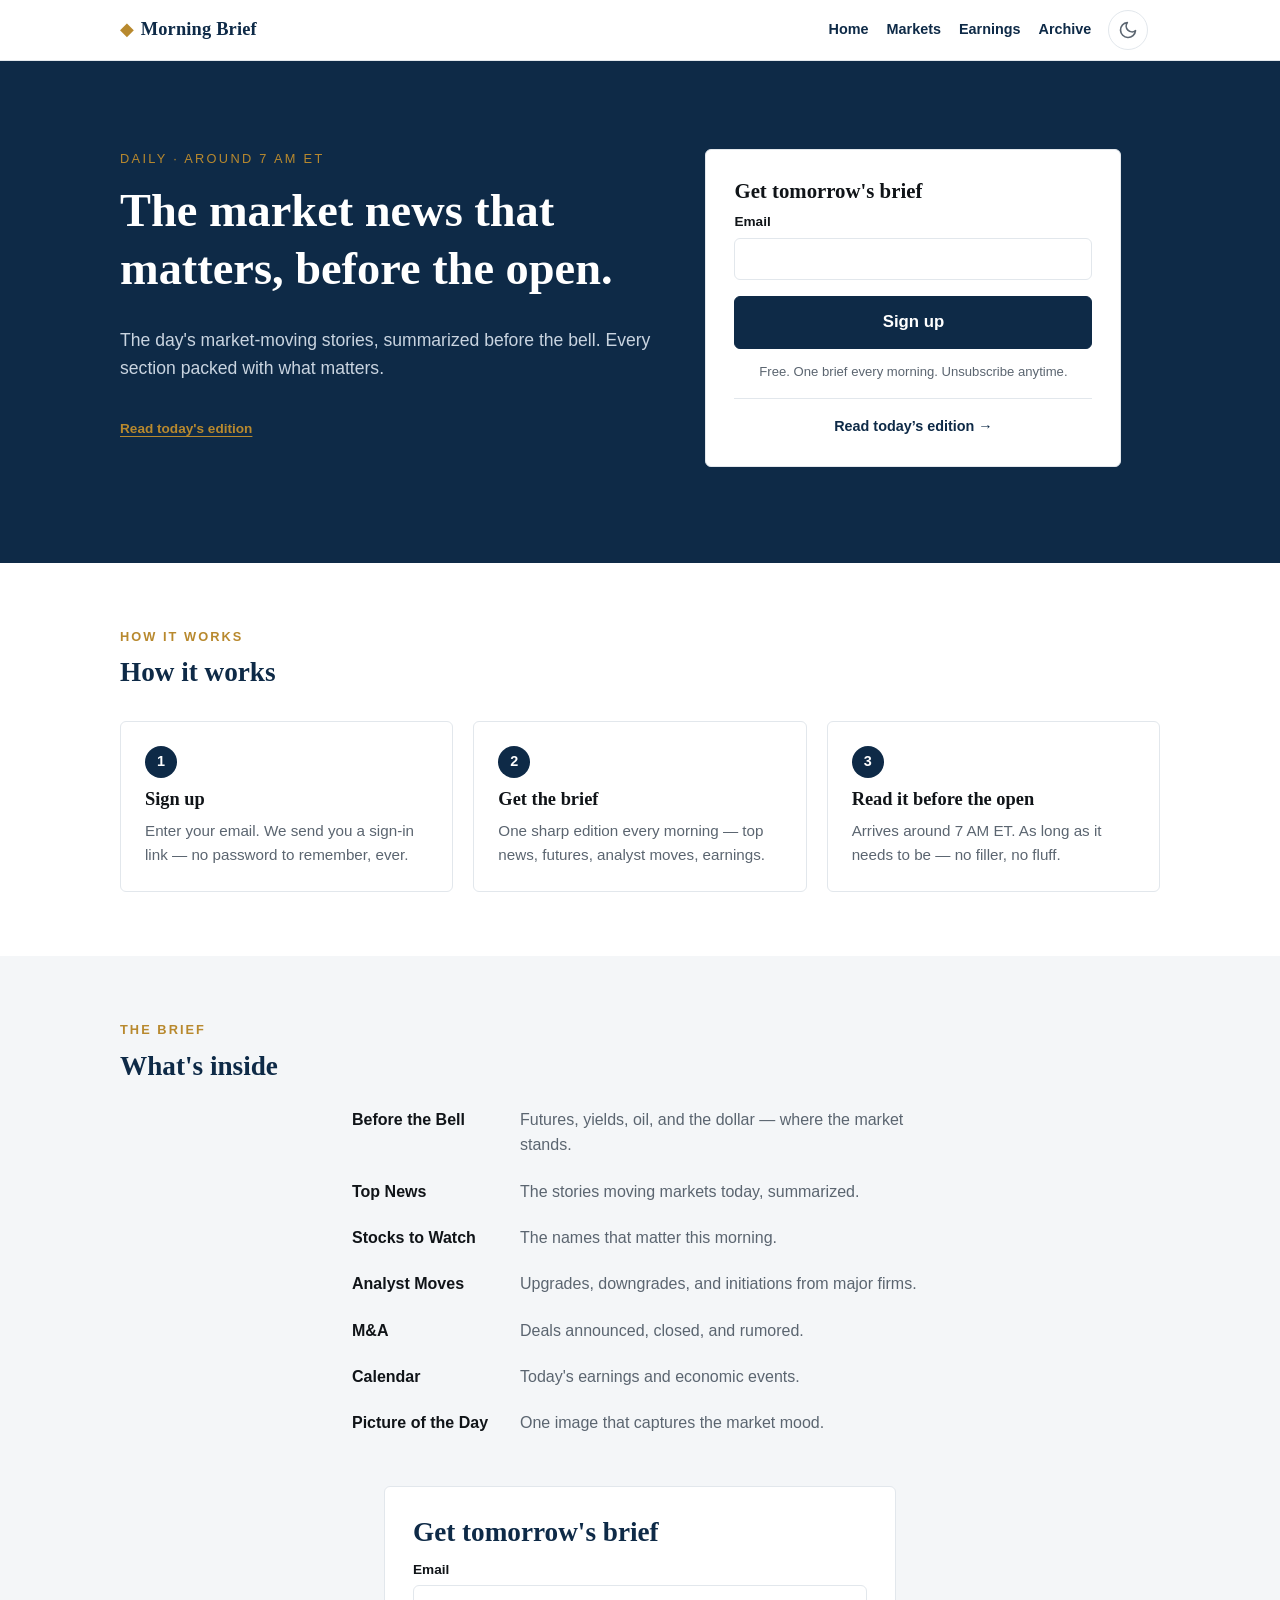
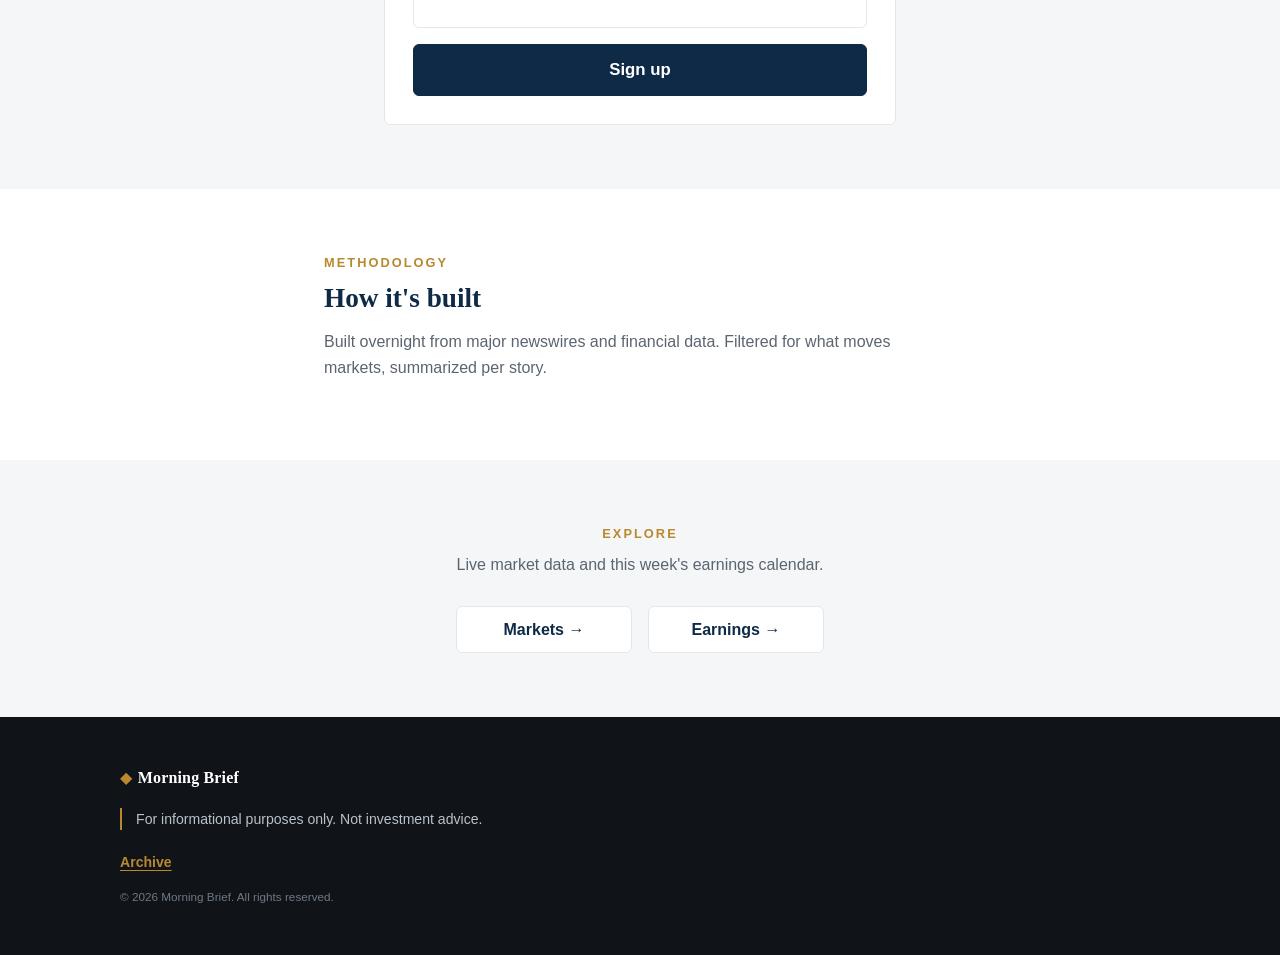
==== index.html @ 2359bd9a "Clean rebuild: step-based pipeline, LSEG-style prompts, no personalization" ====
<!DOCTYPE html>
<html lang="en">
<head>
    <link rel="icon" type="image/x-icon" href="/assets/img/favicon.ico">
    <link rel="icon" type="image/png" sizes="32x32" href="/assets/img/favicon-32.png">
    <link rel="apple-touch-icon" href="/assets/img/favicon-180.png">
    <meta property="og:type" content="website">
    <meta property="og:site_name" content="Morning Brief">
    <meta property="og:title" content="Morning Brief — The market news that matters, before the open.">
    <meta property="og:description" content="A sharp, free daily market briefing. Indices, yields, commodities, earnings — no filler.">
    <meta property="og:image" content="https://morningbrief.link/assets/img/og-image.jpg">
    <meta property="og:image:width" content="2192">
    <meta property="og:image:height" content="1152">
    <meta name="twitter:card" content="summary_large_image">
    <meta name="twitter:title" content="Morning Brief — The market news that matters, before the open.">
    <meta name="twitter:description" content="A sharp, free daily market briefing. Indices, yields, commodities, earnings — no filler.">
    <meta name="twitter:image" content="https://morningbrief.link/assets/img/og-image.jpg">
  <meta charset="utf-8">
  <meta name="viewport" content="width=device-width, initial-scale=1">
  <link rel="icon" href="data:,">
  <title>Morning Brief — The market, briefed every morning</title>
  <meta name="description" content="A sharp morning news brief for investors. Top stories, futures, analyst moves, earnings — summarized before the open.">
  <script>
    // Set the theme before first paint (avoids a light/dark flash).
    // Saved choice wins; otherwise the OS preference; otherwise light.
    (function () {
      try {
        var t = localStorage.getItem("mb_theme");
        if (t !== "light" && t !== "dark") {
          t =
            window.matchMedia &&
            window.matchMedia("(prefers-color-scheme: dark)").matches
              ? "dark"
              : "light";
        }
        document.documentElement.setAttribute("data-theme", t);
      } catch (e) {
        document.documentElement.setAttribute("data-theme", "light");
      }
    })();
  </script>
  <link rel="stylesheet" href="/assets/css/main.css">
</head>
<body>

  <header class="topbar">
    <div class="wrap topbar-inner">
      <a class="wordmark" href="/"><span class="wordmark-gold">&#9670;</span>Morning Brief</a>
      <button class="nav-toggle" id="nav-toggle" type="button" aria-label="Open menu" aria-expanded="false">
        <span></span><span></span><span></span>
      </button>
      <nav class="topbar-nav" id="topbar-nav">
        <a href="/" class="nav-cta">Home</a>
        <a href="/markets.html" class="nav-cta">Markets</a>
        <a href="/earnings.html" class="nav-cta">Earnings</a>
        <a href="/archive.html" class="nav-cta">Archive</a>
        <a href="/profile.html" class="nav-cta">Profile</a>
        <button class="theme-toggle" id="theme-toggle" type="button" aria-label="Toggle dark mode"></button>
      </nav>
    </div>
  </header>
  <div class="nav-scrim" id="nav-scrim"></div>

  <main>
    <!-- Hero -->
    <section class="hero">
      <div class="wrap">
        <div id="bad-link-alert" class="alert alert-error" style="display:none; margin-top:0; margin-bottom:2rem;" role="alert"></div>
        <div class="hero-grid">
          <div>
            <p class="eyebrow">Daily &middot; Around 7 AM ET</p>
            <h1>The market news that matters, before the open.</h1>
            <p class="lede">
              The day's market-moving stories, summarized before the bell. Every section packed with what matters.
            </p>
            <p class="signup-note"><a class="sample-link" href="/archive.html">Read today's edition</a></p>
          </div>
          <div>
            <div class="signup-card" id="signup-card">
              <h2>Get tomorrow's brief</h2>
              <div id="signup-error" class="form-error" role="alert"></div>
              <form id="signup-form" novalidate>
                <div class="field">
                  <label for="email">Email</label>
                  <input class="input" type="email" id="email" name="email"
                         autocomplete="email" inputmode="email" required>
                </div>
                <button class="btn signup-cta" type="submit" id="signup-btn">Sign up</button>
              </form>
              <div id="signup-success" class="form-success" role="status"></div>
              <p class="friction">Free. One brief every morning. Unsubscribe anytime.</p>
              <p class="archive-cta"><a href="/archive.html">Read today&rsquo;s edition &rarr;</a></p>
            </div>
          </div>
        </div>
      </div>
    </section>

    <!-- Market snapshot -->
    <div class="market-strip" id="market-strip" style="display:none;">
      <div class="wrap">
        <div class="market-items" id="market-items"></div>
      </div>
    </div>

    <!-- How it works -->
    <section class="section" id="how-it-works">
      <div class="wrap">
        <p class="kicker">How It Works</p>
        <h2>How it works</h2>
        <div class="steps">
          <div class="step">
            <span class="step-num">1</span>
            <h3>Sign up</h3>
            <p>Enter your email. We send you a sign-in link &mdash; no password to remember, ever.</p>
          </div>
          <div class="step">
            <span class="step-num">2</span>
            <h3>Get the brief</h3>
            <p>One sharp edition every morning — top news, futures, analyst moves, earnings.</p>
          </div>
          <div class="step">
            <span class="step-num">3</span>
            <h3>Read it before the open</h3>
            <p>Arrives around 7 AM ET. As long as it needs to be — no filler, no fluff.</p>
          </div>
        </div>
      </div>
    </section>

    <!-- The brief -->
    <section class="section section-soft" id="the-brief">
      <div class="wrap">
        <p class="kicker">The Brief</p>
        <h2>What's inside</h2>
        <div class="section-list">
          <div class="section-item"><strong>Before the Bell</strong><span>Futures, yields, oil, and the dollar — where the market stands.</span></div>
          <div class="section-item"><strong>Top News</strong><span>The stories moving markets today, summarized.</span></div>
          <div class="section-item"><strong>Stocks to Watch</strong><span>The names that matter this morning.</span></div>
          <div class="section-item"><strong>Analyst Moves</strong><span>Upgrades, downgrades, and initiations from major firms.</span></div>
          <div class="section-item"><strong>M&amp;A</strong><span>Deals announced, closed, and rumored.</span></div>
          <div class="section-item"><strong>Calendar</strong><span>Today's earnings and economic events.</span></div>
          <div class="section-item"><strong>Picture of the Day</strong><span>One image that captures the market mood.</span></div>
        </div>
        <div class="signup-card signup-card-wide" id="signup-card-2" style="margin-top: 2.5rem;">
          <h2>Get tomorrow's brief</h2>
          <div class="form-error" id="signup-error-2" role="alert"></div>
          <form id="signup-form-2" novalidate>
            <div class="field">
              <label for="email-2">Email</label>
              <input class="input" type="email" id="email-2" name="email"
                     autocomplete="email" inputmode="email" required>
            </div>
            <button class="btn signup-cta" type="submit" id="signup-btn-2">Sign up</button>
          </form>
          <div class="form-success" id="signup-success-2" role="status"></div>
        </div>
      </div>
    </section>

    <!-- How the brief is made -->
    <section class="section" id="methodology">
      <div class="wrap" style="max-width: 42rem;">
        <p class="kicker">Methodology</p>
        <h2>How it's built</h2>
        <p class="section-lede">
          Built overnight from major newswires and financial data. Filtered for what moves markets, summarized per story.
        </p>
      </div>
    </section>

    <!-- Explore -->
    <section class="section section-soft" id="explore">
      <div class="wrap" style="max-width: 42rem; text-align: center;">
        <p class="kicker">Explore</p>
        
        <p class="section-lede" style="margin-bottom: 1.75rem;">
          Live market data and this week's earnings calendar.
        </p>
        <div style="display: flex; gap: 1rem; justify-content: center; flex-wrap: wrap;">
          <a href="/markets.html" class="btn btn-secondary" style="min-width: 11rem;">Markets &rarr;</a>
          <a href="/earnings.html" class="btn btn-secondary" style="min-width: 11rem;">Earnings &rarr;</a>
        </div>
      </div>
    </section>
  </main>

  <footer class="footer">
    <div class="wrap">
      <a class="wordmark" href="/"><span class="wordmark-gold">&#9670;</span>Morning Brief</a>
      <p class="disclaimer" style="margin-top:1.25em;">
        For informational purposes only. Not investment advice.
      </p>
      <p style="margin-top:0.75em;"><a class="sample-link" href="/archive.html">Archive</a></p>
      <small>&copy; 2026 Morning Brief. All rights reserved.</small>
    </div>
  </footer>

  <script src="/assets/js/app.js"></script>
  <script>
    (function () {
      "use strict";

      MB.theme.initToggle(document.getElementById("theme-toggle"));

      // ?error=bad_link -> show the invalid/expired link message.
      var params = new URLSearchParams(window.location.search);
      if (params.get("error") === "bad_link") {
        var alertBox = document.getElementById("bad-link-alert");
        alertBox.textContent =
          "That sign-in link was invalid or expired. Request a new one.";
        alertBox.style.display = "block";
      }

      var form = document.getElementById("signup-form");
      var btn = document.getElementById("signup-btn");
      var errBox = document.getElementById("signup-error");
      var successBox = document.getElementById("signup-success");

      function showError(msg) {
        errBox.textContent = msg;
        errBox.classList.add("show");
        successBox.classList.remove("show");
      }

      function showSuccess(msg) {
        successBox.textContent = msg;
        successBox.classList.add("show");
        errBox.classList.remove("show");
      }

      var EMAIL_RE = /^[^\s@]+@[^\s@]+\.[^\s@]+$/;

      form.addEventListener("submit", function (e) {
        e.preventDefault();

        var email = document.getElementById("email").value.trim().toLowerCase();

        if (!EMAIL_RE.test(email)) {
          showError("Please enter a valid email address.");
          return;
        }

        btn.disabled = true;
        btn.textContent = "Sending\u2026";

        MB.api("/api/auth/request-link", {
          method: "POST",
          body: JSON.stringify({ email: email }),
        })
          .then(function () {
            form.style.display = "none";
            showSuccess("Check your inbox for your sign-in link. Your first brief arrives tomorrow at 7 AM ET \u2014 add briefing@morningbrief.link to your contacts so it doesn't land in spam.");
          })
          .catch(function (err) {
            showError(
              "Something went wrong sending your link. Please try again." +
                (err && err.status ? " (" + err.status + ")" : "")
            );
          })
          .then(function () {
            btn.disabled = false;
            btn.textContent = "Sign up";
          });
      });

      // Second signup form (after sample brief)
      (function () {
        var form2 = document.getElementById("signup-form-2");
        if (!form2) return;
        var btn2 = document.getElementById("signup-btn-2");
        var err2 = document.getElementById("signup-error-2");
        var ok2 = document.getElementById("signup-success-2");
        form2.addEventListener("submit", function (e) {
          e.preventDefault();
          var email = document.getElementById("email-2").value.trim().toLowerCase();
          if (!EMAIL_RE.test(email)) {
            err2.textContent = "Please enter a valid email address.";
            err2.classList.add("show");
            return;
          }
          btn2.disabled = true;
          btn2.textContent = "Sending\u2026";
          MB.api("/api/auth/request-link", {
            method: "POST",
            body: JSON.stringify({ email: email }),
          })
            .then(function () {
              form2.style.display = "none";
              ok2.textContent = "Check your inbox for your sign-in link. Your first brief arrives tomorrow at 7 AM ET.";
              ok2.classList.add("show");
            })
            .catch(function () {
              err2.textContent = "Something went wrong. Please try again.";
              err2.classList.add("show");
            })
            .then(function () {
              btn2.disabled = false;
              btn2.textContent = "Sign up";
            });
        });
      })();

    })();
  </script>
</body>
</html>
---- assets/css/main.css ----
/* Morning Briefing — shared site styles.
 * Financial-publication feel: restrained, sharp, paper-and-ink.
 * No startup-neon. Mobile-first, responsive. */

:root {
  --ink: #101418;
  --navy: #0e2a47;
  --gold: #b8892e;
  --paper: #ffffff;
  --soft: #f4f6f8;
  --muted: #5b6570;
  --hairline: #e2e7ec;

  --serif: Georgia, "Times New Roman", Times, serif;
  --sans: -apple-system, "Segoe UI", Roboto, Helvetica, Arial, sans-serif;

  --radius: 6px;
  --max-landing: 1080px;
  --max-app: 760px;
}

/* Dark theme — same token names, ink-navy surfaces, soft-paper text.
 * Selected via the data-theme attribute on <html> (see assets/js/app.js).
 * Restrained financial-publication feel is preserved; no pure black. */
[data-theme="dark"] {
  --ink: #e8edf4;
  --navy: #9fc0e8;
  --gold: #c99a3f;
  --paper: #0d1b2e;
  --soft: #152a44;
  --muted: #93a1b3;
  --hairline: #2b425f;
}

/* The hero and footer are tuned for dark-navy surfaces in both themes. */
[data-theme="dark"] .hero {
  background: #0e2a47;
  color: #e8edf4;
}
[data-theme="dark"] .hero h1 {
  color: #e8edf4;
}
[data-theme="dark"] .btn:hover {
  background: #b9d2ef;
  border-color: #b9d2ef;
}
[data-theme="dark"] .footer {
  background: #081426;
}
[data-theme="dark"] .footer .wordmark {
  color: #e8edf4;
}

/* ---------- Theme toggle ---------- */

.theme-toggle {
  display: inline-flex;
  align-items: center;
  justify-content: center;
  width: 2.5rem;
  height: 2.5rem;
  margin-left: 1.25em;
  color: var(--muted);
  background: transparent;
  border: 1px solid var(--hairline);
  border-radius: 50%;
  cursor: pointer;
  padding: 0;
}

.theme-toggle:hover {
  color: var(--ink);
  border-color: var(--muted);
}

.theme-toggle svg {
  display: block;
}

*,
*::before,
*::after {
  box-sizing: border-box;
}

html {
  -webkit-text-size-adjust: 100%;
}

body {
  margin: 0;
  font-family: var(--sans);
  color: var(--ink);
  background: var(--paper);
  line-height: 1.6;
  font-size: 16px;
}

h1, h2, h3 {
  font-family: var(--serif);
  line-height: 1.25;
  margin: 0 0 0.5em;
  font-weight: 700;
}

p {
  margin: 0 0 1em;
}

a {
  color: var(--navy);
}

/* ---------- Layout ---------- */

.wrap {
  max-width: var(--max-landing);
  margin: 0 auto;
  padding: 0 20px;
}

.wrap-narrow {
  max-width: var(--max-app);
  margin: 0 auto;
  padding: 0 20px;
}

/* ---------- Top bar ---------- */

.topbar {
  border-bottom: 1px solid var(--hairline);
  background: var(--paper);
}

.topbar-inner {
  display: flex;
  align-items: center;
  justify-content: space-between;
  min-height: 60px;
}

.wordmark {
  font-family: var(--serif);
  font-weight: 700;
  font-size: 1.15rem;
  color: var(--navy);
  text-decoration: none;
  letter-spacing: 0.01em;
}

.wordmark .wordmark-gold {
  color: var(--gold);
  font-weight: 400;
  margin-right: 0.35em;
}

.wordmark .wordmark-logo {
  width: 1.35em;
  height: 1.35em;
  vertical-align: -0.28em;
  margin-right: 0.35em;
  border-radius: 4px;
}

.topbar-nav a {
  color: var(--muted);
  text-decoration: none;
  font-size: 0.9rem;
  margin-left: 1.25em;
}

.topbar-nav a:hover {
  color: var(--ink);
}

/* ---------- Buttons & forms ---------- */

.btn {
  display: inline-block;
  font-family: var(--sans);
  font-size: 1rem;
  font-weight: 600;
  line-height: 1.2;
  padding: 0.8em 1.6em;
  border-radius: var(--radius);
  border: 1px solid var(--navy);
  background: var(--navy);
  color: var(--paper);
  cursor: pointer;
  text-decoration: none;
  transition: background 0.15s ease, border-color 0.15s ease;
}

.btn:hover {
  background: #143a63;
  border-color: #143a63;
}

.btn:active {
  transform: translateY(1px);
}

.btn[disabled] {
  opacity: 0.55;
  cursor: not-allowed;
}

.btn-secondary {
  background: var(--paper);
  color: var(--navy);
  border-color: var(--hairline);
}

.btn-secondary:hover {
  background: var(--soft);
  border-color: var(--muted);
}

.btn-small {
  font-size: 0.875rem;
  padding: 0.55em 1.1em;
}

.field {
  margin-bottom: 1rem;
}

.field label {
  display: block;
  font-size: 0.85rem;
  font-weight: 600;
  color: var(--ink);
  margin-bottom: 0.35em;
}

.input {
  width: 100%;
  font-family: var(--sans);
  font-size: 1rem;
  padding: 0.7em 0.85em;
  border: 1px solid var(--hairline);
  border-radius: var(--radius);
  background: var(--paper);
  color: var(--ink);
}

.input:focus {
  outline: 2px solid var(--navy);
  outline-offset: 0;
  border-color: var(--navy);
}

.input[disabled] {
  background: var(--soft);
  color: var(--muted);
  cursor: not-allowed;
}

.form-error {
  display: none;
  font-size: 0.9rem;
  color: #8a1f1f;
  background: #fdf0f0;
  border: 1px solid #e8c4c4;
  border-radius: var(--radius);
  padding: 0.7em 0.9em;
  margin-bottom: 1rem;
}

.form-error.show {
  display: block;
}

.form-success {
  display: none;
  font-size: 0.95rem;
  color: var(--navy);
  background: var(--soft);
  border-left: 3px solid var(--gold);
  border-radius: 0 var(--radius) var(--radius) 0;
  padding: 0.9em 1em;
}

.form-success.show {
  display: block;
}

/* ---------- Alert banner (e.g. ?error=bad_link) ---------- */

.alert {
  border-radius: var(--radius);
  padding: 0.9em 1.1em;
  margin: 1.5em 0 0;
  font-size: 0.95rem;
}

.alert-error {
  color: #8a1f1f;
  background: #fdf0f0;
  border: 1px solid #e8c4c4;
}

/* ---------- Hero (landing) ---------- */

.hero {
  background: var(--navy);
  color: var(--paper);
  padding: 4rem 0 4.5rem;
}

.hero .eyebrow {
  font-size: 0.8rem;
  letter-spacing: 0.18em;
  text-transform: uppercase;
  color: var(--gold);
  margin-bottom: 1em;
}

.hero h1 {
  color: var(--paper);
  font-size: 2.1rem;
  max-width: 16em;
  margin-bottom: 0.6em;
}

.hero .lede {
  color: #c9d4e0;
  font-size: 1.1rem;
  max-width: 34em;
  margin-bottom: 2em;
}

.hero-grid {
  display: grid;
  gap: 2.5rem;
}

.signup-card {
  background: var(--paper);
  color: var(--ink);
  border-radius: var(--radius);
  padding: 1.75rem;
  max-width: 26rem;
  border: 1px solid var(--hairline);
}

.signup-card h2 {
  font-size: 1.3rem;
  margin-bottom: 0.35em;
}

.signup-card .fine {
  font-size: 0.85rem;
  color: var(--muted);
  margin: 0.9em 0 0;
}

.signup-note {
  margin-top: 1.25rem;
  font-size: 0.85rem;
  color: #aeb9c4;
}

/* ---------- Sections (landing) ---------- */

.section {
  padding: 4rem 0;
}

.section-soft {
  background: var(--soft);
}

.section h2 {
  font-size: 1.7rem;
  color: var(--navy);
}

.section .section-lede {
  color: var(--muted);
  max-width: 42em;
}

.kicker {
  font-size: 0.8rem;
  letter-spacing: 0.16em;
  text-transform: uppercase;
  color: var(--gold);
  margin-bottom: 0.6em;
  font-weight: 600;
}

.steps {
  display: grid;
  gap: 1.25rem;
  margin-top: 2rem;
}

.step {
  background: var(--paper);
  border: 1px solid var(--hairline);
  border-radius: var(--radius);
  padding: 1.5rem;
}

.step-num {
  display: inline-flex;
  align-items: center;
  justify-content: center;
  width: 2rem;
  height: 2rem;
  border-radius: 50%;
  background: var(--navy);
  color: var(--paper);
  font-size: 0.9rem;
  font-weight: 700;
  margin-bottom: 0.75em;
}

.step h3 {
  font-size: 1.15rem;
  margin-bottom: 0.4em;
}

.step p {
  color: var(--muted);
  font-size: 0.95rem;
  margin: 0;
}

/* "What you get" — brief format preview */

.brief-preview {
  background: var(--paper);
  border: 1px solid var(--hairline);
  border-top: 4px solid var(--navy);
  border-radius: 0 0 var(--radius) var(--radius);
  margin-top: 2rem;
  max-width: 40rem;
}

.brief-preview-head {
  padding: 1.5rem 1.75rem 0.5rem;
}

.brief-preview-head .date {
  font-size: 0.85rem;
  color: var(--muted);
  text-transform: uppercase;
  letter-spacing: 0.08em;
}

.brief-section {
  padding: 1.1rem 1.75rem;
  border-top: 1px solid var(--hairline);
}

.brief-section h3 {
  font-family: var(--sans);
  font-size: 0.8rem;
  text-transform: uppercase;
  letter-spacing: 0.14em;
  color: var(--navy);
  margin-bottom: 0.6em;
  font-weight: 700;
}

.brief-section p,
.brief-section li {
  font-size: 0.95rem;
  color: var(--ink);
}

.brief-section ul {
  margin: 0;
  padding-left: 1.2em;
}

.brief-section .brief-note {
  font-size: 0.85rem;
  color: var(--muted);
}

/* Freemium band */

.band {
  border-top: 1px solid var(--hairline);
  border-bottom: 1px solid var(--hairline);
  background: var(--paper);
  text-align: center;
  padding: 2.5rem 20px;
}

.band p {
  font-family: var(--serif);
  font-size: 1.35rem;
  color: var(--navy);
  margin: 0 0 0.4em;
}

.band .band-sub {
  font-family: var(--sans);
  font-size: 0.95rem;
  color: var(--muted);
  margin: 0;
}

/* ---------- Footer ---------- */

.footer {
  background: var(--ink);
  color: #9aa5b1;
  padding: 3rem 0;
  font-size: 0.88rem;
}

.footer .disclaimer {
  border-left: 2px solid var(--gold);
  padding-left: 1em;
  max-width: 46em;
  margin-bottom: 1.5em;
  color: #b9c2cc;
}

.footer .wordmark {
  color: var(--paper);
  font-size: 1rem;
}

.footer small {
  display: block;
  margin-top: 0.5em;
  color: #6e7884;
}

/* ---------- Profile page ---------- */

.profile-head {
  padding: 2.5rem 0 1.5rem;
}

.profile-head h1 {
  font-size: 1.9rem;
  color: var(--navy);
  margin-bottom: 0.25em;
}

.profile-meta {
  display: flex;
  flex-wrap: wrap;
  align-items: center;
  gap: 0.75rem 1rem;
  color: var(--muted);
  font-size: 0.95rem;
}

.plan-badge {
  display: inline-block;
  font-size: 0.8rem;
  font-weight: 700;
  letter-spacing: 0.04em;
  color: var(--navy);
  background: var(--soft);
  border: 1px solid var(--hairline);
  border-radius: 999px;
  padding: 0.3em 0.9em;
}

.card {
  background: var(--paper);
  border: 1px solid var(--hairline);
  border-radius: var(--radius);
  padding: 1.5rem;
  margin-bottom: 1.5rem;
}

.card h2 {
  font-size: 1.2rem;
  color: var(--navy);
  margin-bottom: 0.75em;
}

.name-row {
  display: flex;
  gap: 0.75rem;
  align-items: center;
  flex-wrap: wrap;
}

.name-row .current-name {
  font-size: 1.1rem;
  font-weight: 600;
}

.name-edit {
  display: none;
  gap: 0.5rem;
  align-items: center;
  flex-wrap: wrap;
}

.name-edit.show {
  display: flex;
}

.name-edit .input {
  width: auto;
  min-width: 12rem;
}

/* Ticker picker */

.picker-wrap {
  position: relative;
  margin-bottom: 1.25rem;
}

.picker-results {
  display: none;
  position: absolute;
  top: calc(100% + 4px);
  left: 0;
  right: 0;
  background: var(--paper);
  border: 1px solid var(--hairline);
  border-radius: var(--radius);
  box-shadow: 0 10px 28px rgba(14, 42, 71, 0.14);
  z-index: 20;
  max-height: 19rem;
  overflow-y: auto;
}

.picker-results.show {
  display: block;
}

.picker-item {
  display: flex;
  align-items: center;
  justify-content: space-between;
  gap: 1rem;
  width: 100%;
  text-align: left;
  background: none;
  border: 0;
  border-bottom: 1px solid var(--hairline);
  padding: 0.7em 0.9em;
  cursor: pointer;
  font-family: var(--sans);
  font-size: 0.95rem;
  color: var(--ink);
}

.picker-item:last-child {
  border-bottom: 0;
}

.picker-item:hover,
.picker-item:focus-visible {
  background: var(--soft);
}

.picker-item .ticker {
  font-weight: 700;
  color: var(--navy);
  white-space: nowrap;
}

.picker-item .co-name {
  color: var(--muted);
  font-size: 0.88rem;
  overflow: hidden;
  text-overflow: ellipsis;
  white-space: nowrap;
}

.picker-empty {
  padding: 0.9em;
  color: var(--muted);
  font-size: 0.9rem;
}

.limit-note {
  display: none;
  font-size: 0.9rem;
  color: var(--muted);
  background: var(--soft);
  border: 1px solid var(--hairline);
  border-radius: var(--radius);
  padding: 0.7em 0.9em;
  margin-bottom: 1.25rem;
}

.limit-note.show {
  display: block;
}

/* Ticker chips */

.ticker-list {
  display: flex;
  flex-wrap: wrap;
  gap: 0.6rem;
  margin: 0;
  padding: 0;
  list-style: none;
}

.ticker-chip {
  display: inline-flex;
  align-items: center;
  gap: 0.6em;
  background: var(--soft);
  border: 1px solid var(--hairline);
  border-radius: var(--radius);
  padding: 0.5em 0.5em 0.5em 0.85em;
  font-size: 0.92rem;
}

.ticker-chip .ticker {
  font-weight: 700;
  color: var(--navy);
}

.ticker-chip .co-name {
  color: var(--muted);
  font-size: 0.82rem;
  max-width: 12rem;
  overflow: hidden;
  text-overflow: ellipsis;
  white-space: nowrap;
}

.chip-remove {
  border: 0;
  background: none;
  color: var(--muted);
  font-size: 1.1rem;
  line-height: 1;
  cursor: pointer;
  padding: 0.25em 0.45em;
  border-radius: 4px;
}

.chip-remove:hover {
  color: #8a1f1f;
  background: #f3e4e4;
}

.empty-state {
  border: 1px dashed var(--hairline);
  border-radius: var(--radius);
  padding: 2rem 1.5rem;
  text-align: center;
  color: var(--muted);
}

.empty-state strong {
  display: block;
  font-family: var(--serif);
  font-size: 1.1rem;
  color: var(--navy);
  margin-bottom: 0.4em;
}

.loading {
  color: var(--muted);
  font-style: italic;
}

/* ---------- Toasts ---------- */

#toast-host {
  position: fixed;
  bottom: 1.25rem;
  left: 50%;
  transform: translateX(-50%);
  z-index: 100;
  display: flex;
  flex-direction: column;
  gap: 0.5rem;
  width: min(92vw, 26rem);
}

.toast {
  background: var(--ink);
  color: var(--paper);
  border-radius: var(--radius);
  padding: 0.8em 1.1em;
  font-size: 0.92rem;
  opacity: 0;
  transform: translateY(8px);
  transition: opacity 0.25s ease, transform 0.25s ease;
  box-shadow: 0 8px 24px rgba(0, 0, 0, 0.25);
}

.toast-show {
  opacity: 1;
  transform: translateY(0);
}

.toast-error {
  background: #6e1b1b;
}

.toast-success {
  background: var(--navy);
}

/* ---------- Responsive ---------- */

@media (min-width: 760px) {
  .hero {
    padding: 5.5rem 0 6rem;
  }

  .hero h1 {
    font-size: 2.9rem;
  }

  .hero-grid {
    grid-template-columns: 1.2fr 1fr;
    align-items: start;
  }

  .steps {
    grid-template-columns: repeat(3, 1fr);
  }

  .profile-head h1 {
    font-size: 2.3rem;
  }
}

@media (prefers-reduced-motion: reduce) {
  * {
    transition: none !important;
  }
}

/* Sample brief mock — a visual preview of the email readers receive. */
.sample-label {
  font-size: 0.8rem;
  letter-spacing: 0.14em;
  text-transform: uppercase;
  color: var(--muted);
  margin-bottom: 1rem;
}
.email-mock {
  max-width: 620px;
  margin: 0 auto;
  background: #ffffff;
  border: 1px solid var(--hairline);
  border-radius: 10px;
  overflow: hidden;
  box-shadow: 0 12px 32px rgba(8, 20, 38, 0.12);
  text-align: left;
  color: #101418;
}
.email-mock-top {
  background: #0e2a47;
  color: #ffffff;
  padding: 1rem 1.5rem;
  display: flex;
  justify-content: space-between;
  align-items: center;
  gap: 1rem;
}
.email-mock-brand {
  font-family: var(--serif);
  font-weight: 700;
  letter-spacing: 0.02em;
}
.email-mock-brand .wordmark-gold {
  color: var(--gold);
  margin-right: 0.4em;
}
.email-mock-date {
  font-size: 0.8rem;
  color: #c9d4e0;
}
.email-mock-greet {
  font-family: var(--serif);
  font-size: 1.15rem;
  padding: 1.25rem 1.5rem 0;
  margin: 0;
}
.email-mock-section {
  padding: 1rem 1.5rem;
  border-top: 1px solid #eef1f4;
}
.email-mock-section:first-of-type {
  border-top: none;
}
.email-mock-section h4 {
  font-size: 0.72rem;
  letter-spacing: 0.16em;
  text-transform: uppercase;
  color: #b8892e;
  margin: 0 0 0.7em;
}
.email-mock-headline {
  font-weight: 700;
  margin: 0 0 0.2em;
  font-size: 0.95rem;
}
.email-mock-summary {
  color: #5b6570;
  font-size: 0.88rem;
  margin: 0 0 1em;
}
.email-mock-summary:last-child {
  margin-bottom: 0;
}
.email-mock-data {
  display: flex;
  justify-content: space-between;
  margin: 0 0 0.35em;
  font-size: 0.92rem;
}
.email-mock-data .up { color: #1a7a3a; font-weight: 600; }
.email-mock-data .down { color: #b3261e; font-weight: 600; }
.email-mock-ticker {
  font-size: 0.92rem;
  margin: 0 0 0.6em;
}
.email-mock-ticker:last-child {
  margin-bottom: 0;
}
.email-mock-cal {
  font-size: 0.92rem;
  margin: 0 0 0.35em;
}
.email-mock-cal:last-child {
  margin-bottom: 0;
}
.sample-link {
  color: var(--gold);
  font-weight: 600;
  text-decoration: underline;
  text-underline-offset: 3px;
}
.mock-icon {
  width: 0.95em;
  height: 0.95em;
  vertical-align: -0.12em;
  margin-right: 0.45em;
}
.spark {
  width: 60px;
  height: 20px;
  vertical-align: middle;
  margin-right: 0.5em;
}
.mock-fig {
  display: inline-flex;
  align-items: center;
  white-space: nowrap;
}

/* Market snapshot strip */
.market-strip {
  border-top: 1px solid var(--line);
  border-bottom: 1px solid var(--line);
  background: var(--surface);
  padding: 0.65rem 0;
}
.market-items {
  display: flex;
  gap: 2rem;
  justify-content: center;
  flex-wrap: wrap;
}
.market-item {
  display: flex;
  align-items: baseline;
  gap: 0.5rem;
  font-size: 0.85rem;
  white-space: nowrap;
}
.market-item .m-label {
  color: var(--muted);
  font-weight: 600;
  letter-spacing: 0.04em;
  text-transform: uppercase;
  font-size: 0.75rem;
}
.market-item .m-chg {
  font-weight: 700;
  font-variant-numeric: tabular-nums;
}
.market-item .m-chg.up { color: #1a7a3a; }
.market-item .m-chg.down { color: #b3261e; }
[data-theme="dark"] .market-item .m-chg.up { color: #4caf7d; }
[data-theme="dark"] .market-item .m-chg.down { color: #e57373; }

/* ---------- Nav: inline links (desktop) + hamburger (mobile) ---------- */
.nav-toggle {
  display: none;
}
.nav-scrim {
  display: none;
}
.topbar-inner {
  flex-wrap: nowrap;
}
.wordmark {
  white-space: nowrap;
}
.topbar-nav {
  display: flex;
  align-items: center;
  margin-left: auto;
}
.topbar-nav a {
  color: var(--muted);
  text-decoration: none;
  font-size: 0.9rem;
  margin-left: 1.25em;
  white-space: nowrap;
}
.topbar-nav a:hover {
  color: var(--ink);
}
.topbar-nav .theme-toggle {
  margin-left: 1.25em;
  margin-right: 0.75rem;
}

/* About page */
.about-list {
  list-style: none;
  padding: 0;
  margin: 1.5rem 0;
}
.about-list li {
  padding: 0.75rem 0;
  border-bottom: 1px solid var(--hairline);
  line-height: 1.6;
}
.about-list li:last-child {
  border-bottom: none;
}

/* Mobile: hamburger + slide-in drawer */
@media (max-width: 759px) {
  .nav-toggle {
    display: flex;
    flex-direction: column;
    justify-content: center;
    gap: 5px;
    width: 40px;
    height: 40px;
    padding: 8px;
    background: none;
    border: none;
    cursor: pointer;
    z-index: 1001;
    margin-left: auto;
  }
  .nav-toggle span {
    display: block;
    height: 2px;
    width: 100%;
    background: var(--ink);
    border-radius: 1px;
    transition: transform 0.25s ease, opacity 0.25s ease;
  }
  .nav-scrim {
    position: fixed;
    inset: 0;
    background: rgba(10, 20, 35, 0.45);
    z-index: 999;
    opacity: 0;
    transition: opacity 0.25s ease;
    pointer-events: none;
  }
  .nav-scrim.show {
    display: block;
    opacity: 1;
    pointer-events: auto;
  }
  .topbar-nav {
    position: fixed;
    top: 0;
    right: 0;
    bottom: 0;
    width: min(78vw, 320px);
    flex-direction: column;
    align-items: stretch;
    background: var(--paper);
    z-index: 1000;
    padding: 4.5rem 1.5rem 1.5rem;
    box-shadow: -8px 0 32px rgba(10, 20, 35, 0.18);
    transform: translateX(102%);
    transition: transform 0.28s cubic-bezier(0.32, 0.72, 0.35, 1);
    display: flex;
    margin: 0;
    gap: 0;
  }
  .topbar-nav.open { transform: translateX(0); }
  .topbar-nav a {
    margin-left: 0;
    padding: 0.9rem 0;
    font-size: 1.05rem;
    border-bottom: 1px solid var(--hairline);
    color: var(--ink);
  }
  .topbar-nav .theme-toggle {
    margin: 1rem 0 0 0;
    align-self: flex-start;
  }
  .nav-toggle[aria-expanded="true"] span:nth-child(1) {
    transform: translateY(7px) rotate(45deg);
  }
  .nav-toggle[aria-expanded="true"] span:nth-child(2) { opacity: 0; }
  .nav-toggle[aria-expanded="true"] span:nth-child(3) {
    transform: translateY(-7px) rotate(-45deg);
  }
}


/* Signup card refinements (design research) */
.signup-cta {
  width: 100%;
  font-size: 1.05rem;
  padding: 0.9em 1.6em;
}
.friction {
  font-size: 0.82rem;
  color: var(--muted);
  text-align: center;
  margin: 0.75rem 0 0;
}
.archive-cta {
  text-align: center;
  margin: 1rem 0 0;
  padding-top: 1rem;
  border-top: 1px solid var(--hairline);
  font-size: 0.9rem;
}
.archive-cta a {
  color: var(--navy);
  font-weight: 600;
  text-decoration: none;
}
.archive-cta a:hover {
  text-decoration: underline;
}
[data-theme="dark"] .archive-cta a {
  color: var(--gold);
}

/* Minimal nav CTA */
.nav-cta {
  font-weight: 600 !important;
  color: var(--navy) !important;
}
[data-theme="dark"] .nav-cta {
  color: var(--gold) !important;
}
.signup-card-wide {
  max-width: 32rem;
  margin-left: auto;
  margin-right: auto;
}

.section-list {
  max-width: 36rem;
  margin: 0 auto;
  text-align: left;
}
.section-item {
  display: flex;
  gap: 1rem;
  padding: 0.65rem 0;
  border-bottom: 1px solid var(--border);
  align-items: baseline;
}
.section-item:last-child {
  border-bottom: none;
}
.section-item strong {
  flex: 0 0 9.5rem;
  font-weight: 600;
}
.section-item span {
  color: var(--muted);
}
@media (max-width: 480px) {
  .section-item {
    flex-direction: column;
    gap: 0.15rem;
  }
  .section-item strong {
    flex: none;
  }
}
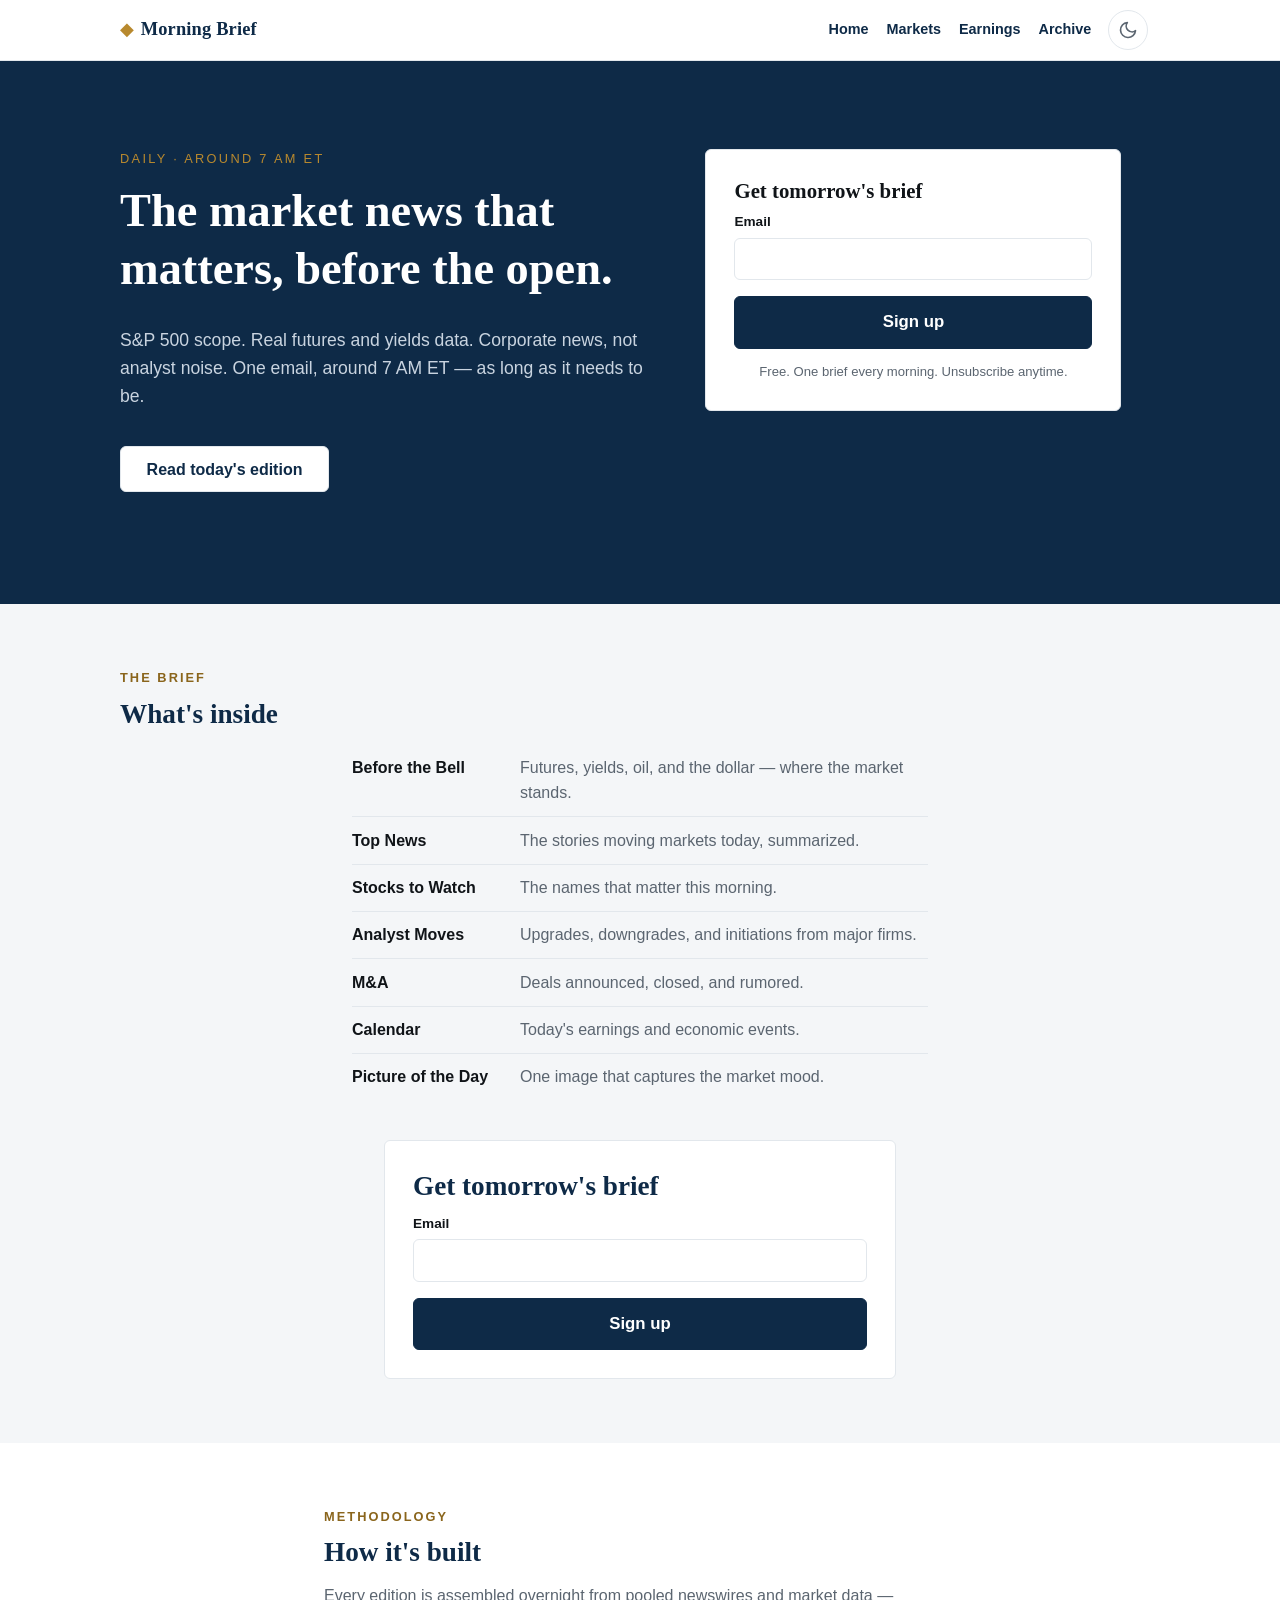
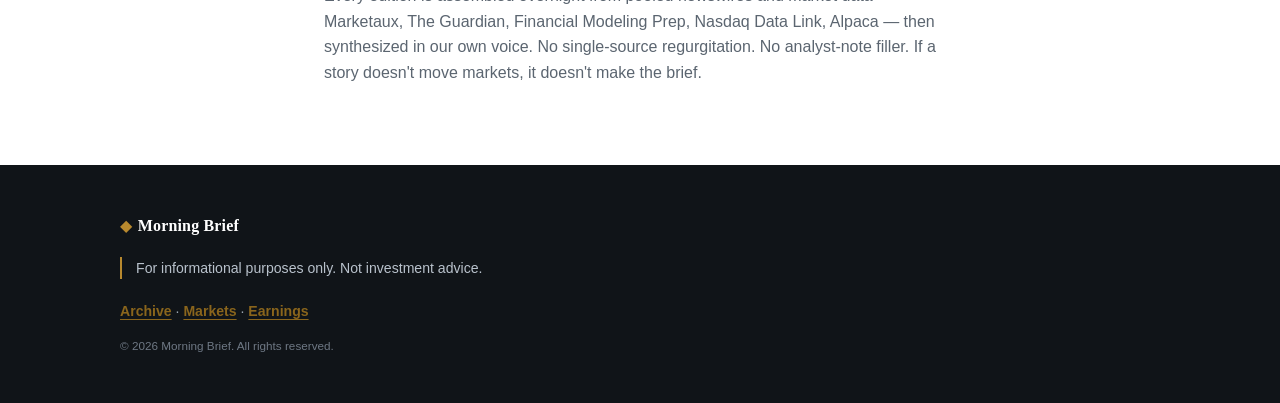
==== commit 1a8e9c0a: "Homepage redesign: verify proposals, implement verified changes - Delete unused .email-mock CSS (96 " ====
--- a/index.html
+++ b/index.html
@@ -18,7 +18,7 @@
   <meta charset="utf-8">
   <meta name="viewport" content="width=device-width, initial-scale=1">
   <link rel="icon" href="data:,">
-  <title>Morning Brief — The market, briefed every morning</title>
+  <title>Morning Brief — The market news that matters, before the open.</title>
   <meta name="description" content="A sharp morning news brief for investors. Top stories, futures, analyst moves, earnings — summarized before the open.">
   <script>
     // Set the theme before first paint (avoids a light/dark flash).
@@ -71,9 +71,9 @@
             <p class="eyebrow">Daily &middot; Around 7 AM ET</p>
             <h1>The market news that matters, before the open.</h1>
             <p class="lede">
-              The day's market-moving stories, summarized before the bell. Every section packed with what matters.
+              S&P 500 scope. Real futures and yields data. Corporate news, not analyst noise. One email, around 7 AM ET — as long as it needs to be.
             </p>
-            <p class="signup-note"><a class="sample-link" href="/archive.html">Read today's edition</a></p>
+            <p style="margin-top: 1.5rem;"><a class="btn btn-secondary" href="/archive.html">Read today's edition</a></p>
           </div>
           <div>
             <div class="signup-card" id="signup-card">
@@ -89,7 +89,6 @@
               </form>
               <div id="signup-success" class="form-success" role="status"></div>
               <p class="friction">Free. One brief every morning. Unsubscribe anytime.</p>
-              <p class="archive-cta"><a href="/archive.html">Read today&rsquo;s edition &rarr;</a></p>
             </div>
           </div>
         </div>
@@ -102,31 +101,6 @@
         <div class="market-items" id="market-items"></div>
       </div>
     </div>
-
-    <!-- How it works -->
-    <section class="section" id="how-it-works">
-      <div class="wrap">
-        <p class="kicker">How It Works</p>
-        <h2>How it works</h2>
-        <div class="steps">
-          <div class="step">
-            <span class="step-num">1</span>
-            <h3>Sign up</h3>
-            <p>Enter your email. We send you a sign-in link &mdash; no password to remember, ever.</p>
-          </div>
-          <div class="step">
-            <span class="step-num">2</span>
-            <h3>Get the brief</h3>
-            <p>One sharp edition every morning — top news, futures, analyst moves, earnings.</p>
-          </div>
-          <div class="step">
-            <span class="step-num">3</span>
-            <h3>Read it before the open</h3>
-            <p>Arrives around 7 AM ET. As long as it needs to be — no filler, no fluff.</p>
-          </div>
-        </div>
-      </div>
-    </section>
 
     <!-- The brief -->
     <section class="section section-soft" id="the-brief">
@@ -164,25 +138,11 @@
         <p class="kicker">Methodology</p>
         <h2>How it's built</h2>
         <p class="section-lede">
-          Built overnight from major newswires and financial data. Filtered for what moves markets, summarized per story.
+          Every edition is assembled overnight from pooled newswires and market data — Marketaux, The Guardian, Financial Modeling Prep, Nasdaq Data Link, Alpaca — then synthesized in our own voice. No single-source regurgitation. No analyst-note filler. If a story doesn't move markets, it doesn't make the brief.
         </p>
       </div>
     </section>
 
-    <!-- Explore -->
-    <section class="section section-soft" id="explore">
-      <div class="wrap" style="max-width: 42rem; text-align: center;">
-        <p class="kicker">Explore</p>
-        
-        <p class="section-lede" style="margin-bottom: 1.75rem;">
-          Live market data and this week's earnings calendar.
-        </p>
-        <div style="display: flex; gap: 1rem; justify-content: center; flex-wrap: wrap;">
-          <a href="/markets.html" class="btn btn-secondary" style="min-width: 11rem;">Markets &rarr;</a>
-          <a href="/earnings.html" class="btn btn-secondary" style="min-width: 11rem;">Earnings &rarr;</a>
-        </div>
-      </div>
-    </section>
   </main>
 
   <footer class="footer">
@@ -191,7 +151,7 @@
       <p class="disclaimer" style="margin-top:1.25em;">
         For informational purposes only. Not investment advice.
       </p>
-      <p style="margin-top:0.75em;"><a class="sample-link" href="/archive.html">Archive</a></p>
+      <p style="margin-top:0.75em;"><a class="sample-link" href="/archive.html">Archive</a> &middot; <a class="sample-link" href="/markets.html">Markets</a> &middot; <a class="sample-link" href="/earnings.html">Earnings</a></p>
       <small>&copy; 2026 Morning Brief. All rights reserved.</small>
     </div>
   </footer>
@@ -287,7 +247,7 @@
           })
             .then(function () {
               form2.style.display = "none";
-              ok2.textContent = "Check your inbox for your sign-in link. Your first brief arrives tomorrow at 7 AM ET.";
+              ok2.textContent = "Check your inbox for your sign-in link. Your first brief arrives tomorrow at 7 AM ET \u2014 add briefing@morningbrief.link to your contacts so it doesn't land in spam.";
               ok2.classList.add("show");
             })
             .catch(function () {
--- a/assets/css/main.css
+++ b/assets/css/main.css
@@ -1,4 +1,4 @@
-/* Morning Briefing — shared site styles.
+/* Morning Brief — shared site styles.
  * Financial-publication feel: restrained, sharp, paper-and-ink.
  * No startup-neon. Mobile-first, responsive. */
 
@@ -17,6 +17,14 @@
   --radius: 6px;
   --max-landing: 1080px;
   --max-app: 760px;
+
+  /* Aliases for component tokens referenced across the stylesheet.
+   * Defined via var() so dark-theme overrides of the base tokens propagate. */
+  --line: var(--hairline);
+  --border: var(--hairline);
+  --surface: var(--soft);
+  /* Darker gold for small text on light backgrounds (5.3:1 on white, WCAG AA). */
+  --gold-deep: #8a651c;
 }
 
 /* Dark theme — same token names, ink-navy surfaces, soft-paper text.
@@ -30,6 +38,8 @@
   --soft: #152a44;
   --muted: #93a1b3;
   --hairline: #2b425f;
+  /* Bright gold already passes on dark surfaces; keep the alias in sync. */
+  --gold-deep: var(--gold);
 }
 
 /* The hero and footer are tuned for dark-navy surfaces in both themes. */
@@ -109,6 +119,13 @@
 
 a {
   color: var(--navy);
+}
+
+/* Visible keyboard focus on all interactive elements (WCAG 2.4.7).
+ * Uses the high-contrast gold-deep token so it reads on both themes. */
+:focus-visible {
+  outline: 2px solid var(--gold-deep);
+  outline-offset: 2px;
 }
 
 /* ---------- Layout ---------- */
@@ -355,12 +372,6 @@
   margin: 0.9em 0 0;
 }
 
-.signup-note {
-  margin-top: 1.25rem;
-  font-size: 0.85rem;
-  color: #aeb9c4;
-}
-
 /* ---------- Sections (landing) ---------- */
 
 .section {
@@ -385,48 +396,11 @@
   font-size: 0.8rem;
   letter-spacing: 0.16em;
   text-transform: uppercase;
-  color: var(--gold);
+  color: var(--gold-deep);
   margin-bottom: 0.6em;
   font-weight: 600;
 }
 
-.steps {
-  display: grid;
-  gap: 1.25rem;
-  margin-top: 2rem;
-}
-
-.step {
-  background: var(--paper);
-  border: 1px solid var(--hairline);
-  border-radius: var(--radius);
-  padding: 1.5rem;
-}
-
-.step-num {
-  display: inline-flex;
-  align-items: center;
-  justify-content: center;
-  width: 2rem;
-  height: 2rem;
-  border-radius: 50%;
-  background: var(--navy);
-  color: var(--paper);
-  font-size: 0.9rem;
-  font-weight: 700;
-  margin-bottom: 0.75em;
-}
-
-.step h3 {
-  font-size: 1.15rem;
-  margin-bottom: 0.4em;
-}
-
-.step p {
-  color: var(--muted);
-  font-size: 0.95rem;
-  margin: 0;
-}
 
 /* "What you get" — brief format preview */
 
@@ -823,10 +797,6 @@
     align-items: start;
   }
 
-  .steps {
-    grid-template-columns: repeat(3, 1fr);
-  }
-
   .profile-head h1 {
     font-size: 2.3rem;
   }
@@ -838,104 +808,8 @@
   }
 }
 
-/* Sample brief mock — a visual preview of the email readers receive. */
-.sample-label {
-  font-size: 0.8rem;
-  letter-spacing: 0.14em;
-  text-transform: uppercase;
-  color: var(--muted);
-  margin-bottom: 1rem;
-}
-.email-mock {
-  max-width: 620px;
-  margin: 0 auto;
-  background: #ffffff;
-  border: 1px solid var(--hairline);
-  border-radius: 10px;
-  overflow: hidden;
-  box-shadow: 0 12px 32px rgba(8, 20, 38, 0.12);
-  text-align: left;
-  color: #101418;
-}
-.email-mock-top {
-  background: #0e2a47;
-  color: #ffffff;
-  padding: 1rem 1.5rem;
-  display: flex;
-  justify-content: space-between;
-  align-items: center;
-  gap: 1rem;
-}
-.email-mock-brand {
-  font-family: var(--serif);
-  font-weight: 700;
-  letter-spacing: 0.02em;
-}
-.email-mock-brand .wordmark-gold {
-  color: var(--gold);
-  margin-right: 0.4em;
-}
-.email-mock-date {
-  font-size: 0.8rem;
-  color: #c9d4e0;
-}
-.email-mock-greet {
-  font-family: var(--serif);
-  font-size: 1.15rem;
-  padding: 1.25rem 1.5rem 0;
-  margin: 0;
-}
-.email-mock-section {
-  padding: 1rem 1.5rem;
-  border-top: 1px solid #eef1f4;
-}
-.email-mock-section:first-of-type {
-  border-top: none;
-}
-.email-mock-section h4 {
-  font-size: 0.72rem;
-  letter-spacing: 0.16em;
-  text-transform: uppercase;
-  color: #b8892e;
-  margin: 0 0 0.7em;
-}
-.email-mock-headline {
-  font-weight: 700;
-  margin: 0 0 0.2em;
-  font-size: 0.95rem;
-}
-.email-mock-summary {
-  color: #5b6570;
-  font-size: 0.88rem;
-  margin: 0 0 1em;
-}
-.email-mock-summary:last-child {
-  margin-bottom: 0;
-}
-.email-mock-data {
-  display: flex;
-  justify-content: space-between;
-  margin: 0 0 0.35em;
-  font-size: 0.92rem;
-}
-.email-mock-data .up { color: #1a7a3a; font-weight: 600; }
-.email-mock-data .down { color: #b3261e; font-weight: 600; }
-.email-mock-ticker {
-  font-size: 0.92rem;
-  margin: 0 0 0.6em;
-}
-.email-mock-ticker:last-child {
-  margin-bottom: 0;
-}
-.email-mock-cal {
-  font-size: 0.92rem;
-  margin: 0 0 0.35em;
-}
-.email-mock-cal:last-child {
-  margin-bottom: 0;
-}
 .sample-link {
-  color: var(--gold);
+  color: var(--gold-deep);
   font-weight: 600;
   text-decoration: underline;
   text-underline-offset: 3px;
@@ -993,6 +867,12 @@
 .market-item .m-chg.down { color: #b3261e; }
 [data-theme="dark"] .market-item .m-chg.up { color: #4caf7d; }
 [data-theme="dark"] .market-item .m-chg.down { color: #e57373; }
+.market-ts {
+  font-size: 0.75rem;
+  color: var(--muted);
+  white-space: nowrap;
+  align-self: center;
+}
 
 /* ---------- Nav: inline links (desktop) + hamburger (mobile) ---------- */
 .nav-toggle {
@@ -1132,25 +1012,6 @@
   text-align: center;
   margin: 0.75rem 0 0;
 }
-.archive-cta {
-  text-align: center;
-  margin: 1rem 0 0;
-  padding-top: 1rem;
-  border-top: 1px solid var(--hairline);
-  font-size: 0.9rem;
-}
-.archive-cta a {
-  color: var(--navy);
-  font-weight: 600;
-  text-decoration: none;
-}
-.archive-cta a:hover {
-  text-decoration: underline;
-}
-[data-theme="dark"] .archive-cta a {
-  color: var(--gold);
-}
-
 /* Minimal nav CTA */
 .nav-cta {
   font-weight: 600 !important;
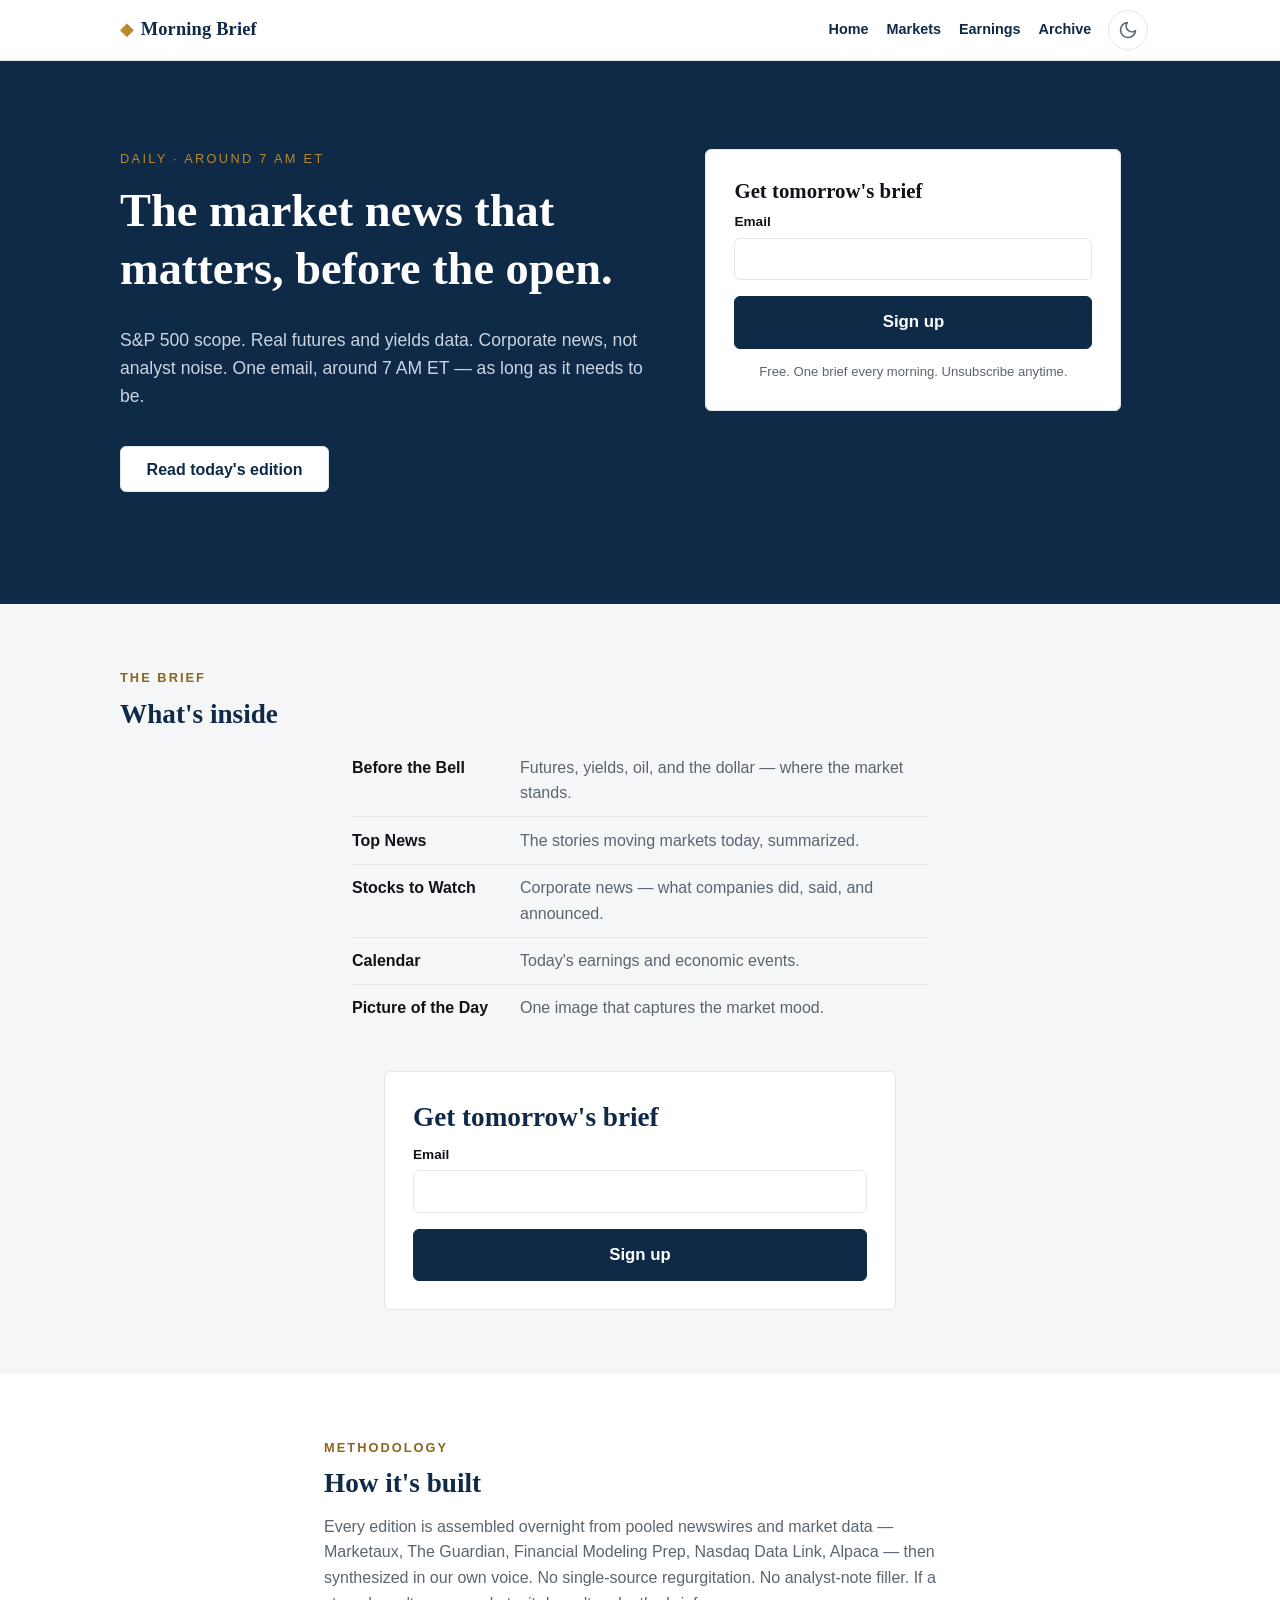
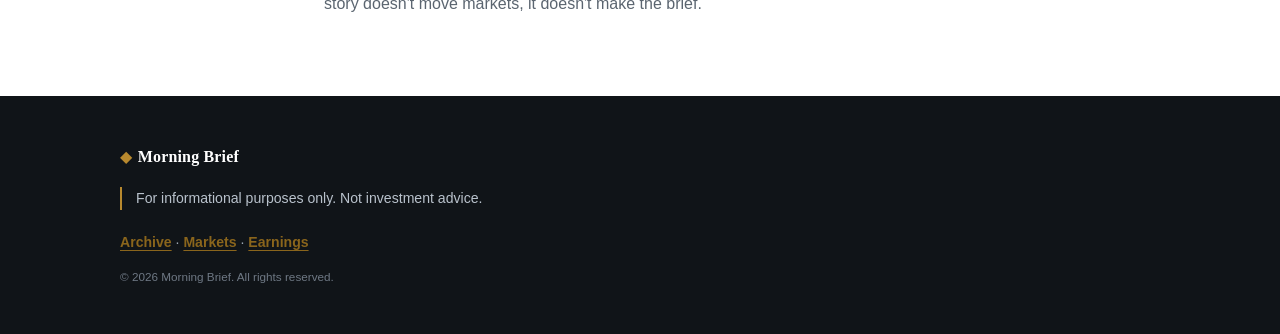
==== commit 0884e838: "Fix website checkup items: archive schema, homepage copy, security headers, www redirect, mock data" ====
--- a/index.html
+++ b/index.html
@@ -19,7 +19,7 @@
   <meta name="viewport" content="width=device-width, initial-scale=1">
   <link rel="icon" href="data:,">
   <title>Morning Brief — The market news that matters, before the open.</title>
-  <meta name="description" content="A sharp morning news brief for investors. Top stories, futures, analyst moves, earnings — summarized before the open.">
+  <meta name="description" content="A sharp morning news brief for investors. Top stories, futures, stocks to watch, earnings — summarized before the open.">
   <script>
     // Set the theme before first paint (avoids a light/dark flash).
     // Saved choice wins; otherwise the OS preference; otherwise light.
@@ -110,9 +110,7 @@
         <div class="section-list">
           <div class="section-item"><strong>Before the Bell</strong><span>Futures, yields, oil, and the dollar — where the market stands.</span></div>
           <div class="section-item"><strong>Top News</strong><span>The stories moving markets today, summarized.</span></div>
-          <div class="section-item"><strong>Stocks to Watch</strong><span>The names that matter this morning.</span></div>
-          <div class="section-item"><strong>Analyst Moves</strong><span>Upgrades, downgrades, and initiations from major firms.</span></div>
-          <div class="section-item"><strong>M&amp;A</strong><span>Deals announced, closed, and rumored.</span></div>
+          <div class="section-item"><strong>Stocks to Watch</strong><span>Corporate news — what companies did, said, and announced.</span></div>
           <div class="section-item"><strong>Calendar</strong><span>Today's earnings and economic events.</span></div>
           <div class="section-item"><strong>Picture of the Day</strong><span>One image that captures the market mood.</span></div>
         </div>
